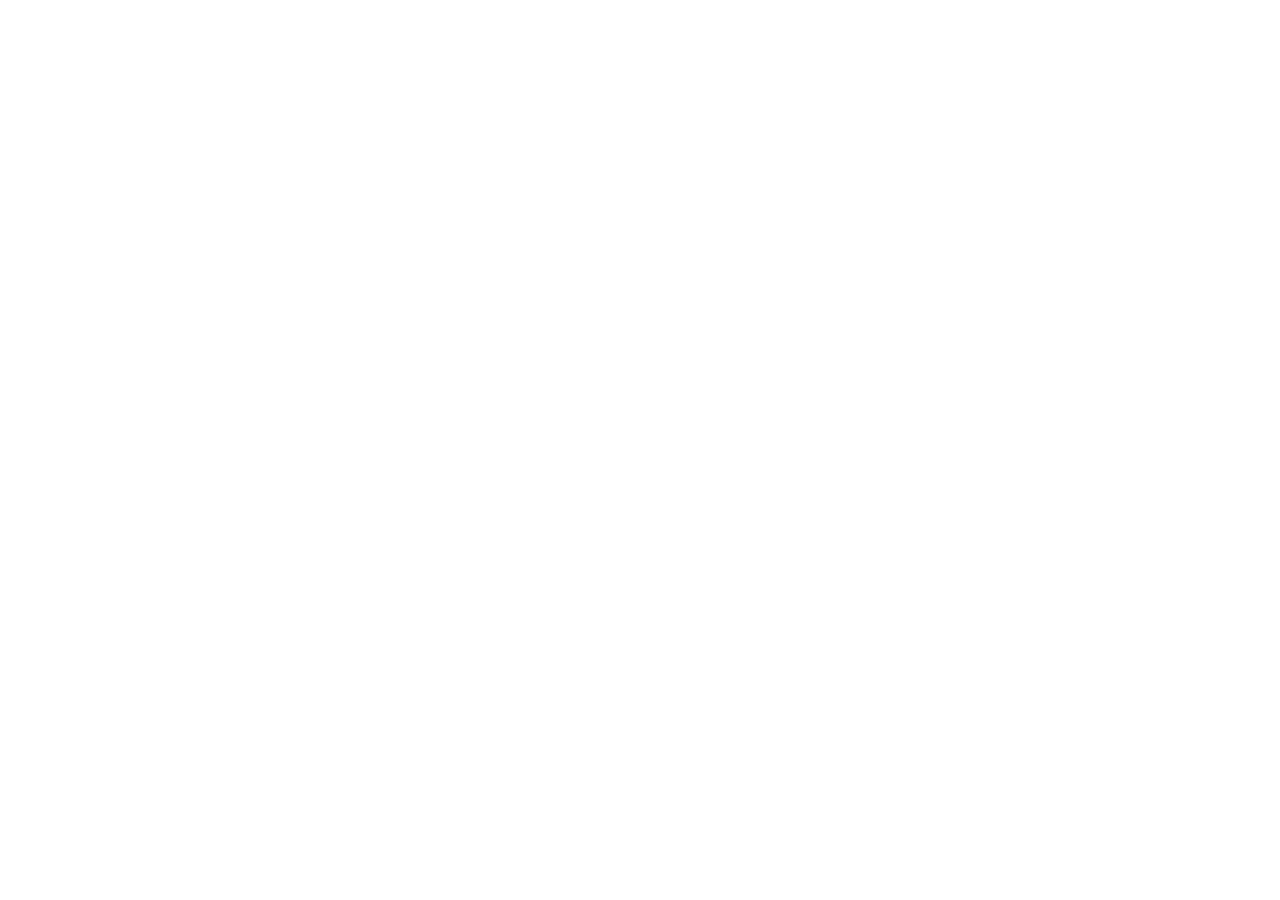
==== cadastro.html @ 5e57cb90 "chore: inicializa estrutura do projeto e documenta requisitos" ====
<!DOCTYPE html>
<html lang="pt-br">
<head>
    <meta charset="UTF-8">
    <meta name="viewport" content="width=device-width, initial-scale=1.0">
    <title>Cadastro | Olho no Mar</title>
    <link rel="stylesheet" href="css/style.css">
</head>
<body>
    <!-- Página de cadastro. -->
</body>
</html>
---- css/style.css ----
/* 1. Estilos globais */

/* 2. Cabeçalho e navegação */

/* 3. Formulários (login e cadastro) */

/* 4. Página principal */

/* 5. Página Sobre */

/* 6. Rodapé */

/* 7. Responsividade */
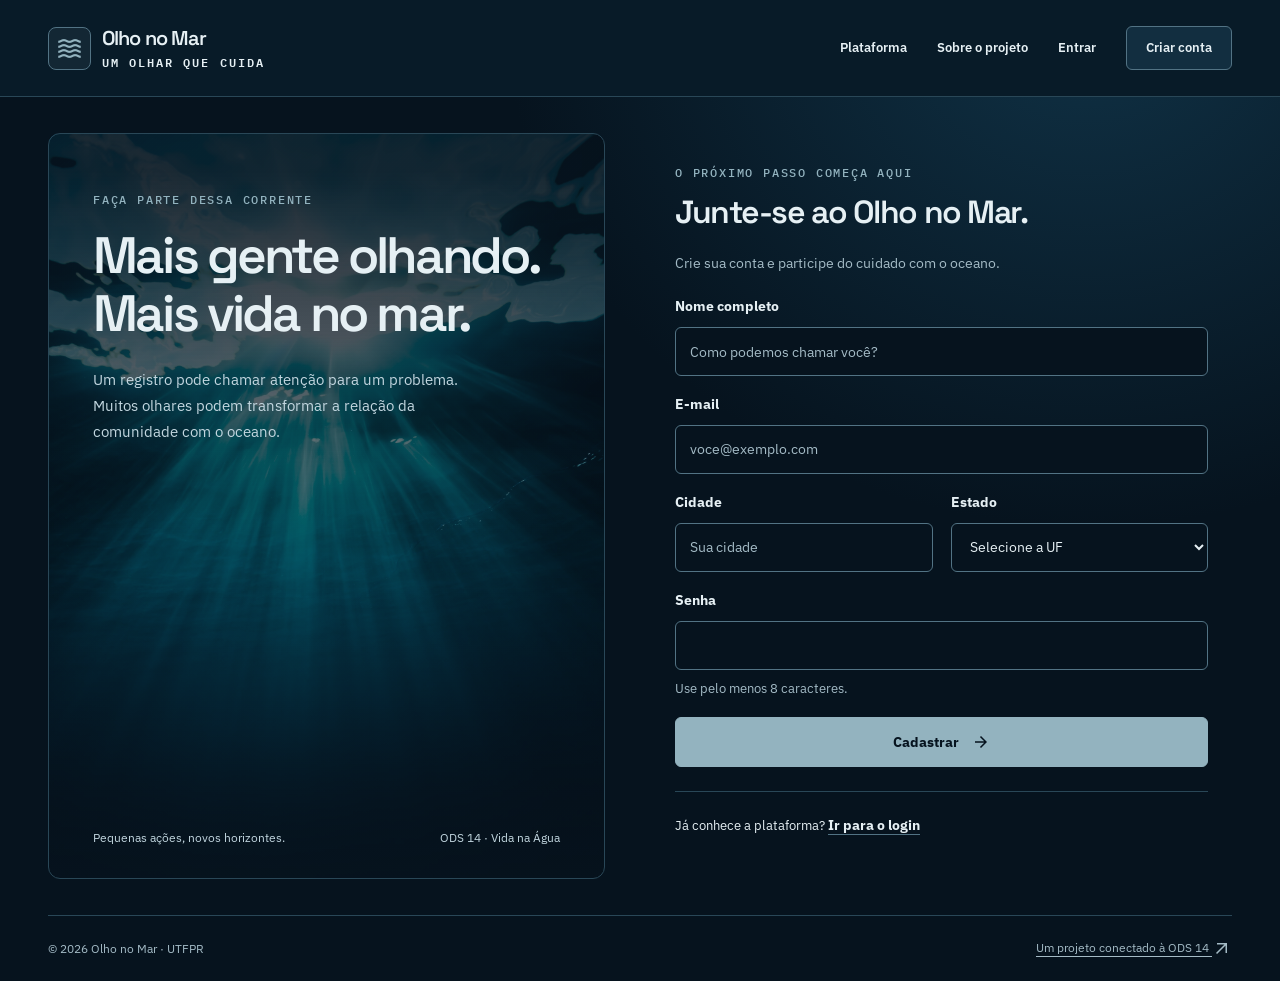
==== commit 8889164e: "feat: implementa interface HTML e CSS do Olho no Mar  - Cria as páginas de login, cadastro, principa" ====
--- a/cadastro.html
+++ b/cadastro.html
@@ -1,12 +1,132 @@
 <!DOCTYPE html>
-<html lang="pt-br">
-<head>
+<html lang="pt-BR">
+  <head>
     <meta charset="UTF-8">
     <meta name="viewport" content="width=device-width, initial-scale=1.0">
+    <meta name="description"
+      content="Cadastre-se no Olho no Mar e participe de uma comunidade dedicada ao cuidado com os oceanos.">
+    <meta name="theme-color" content="#06131e">
     <title>Cadastro | Olho no Mar</title>
+    <link rel="preconnect" href="https://fonts.googleapis.com">
+    <link rel="preconnect" href="https://fonts.gstatic.com" crossorigin>
+    <link href="https://fonts.googleapis.com/css2?family=Space+Grotesk:wght@500;600;700&amp;display=swap"
+      rel="stylesheet">
+    <link href="https://fonts.googleapis.com/css2?family=IBM+Plex+Sans:wght@400;500;600;700&amp;display=swap"
+      rel="stylesheet">
+    <link href="https://fonts.googleapis.com/css2?family=IBM+Plex+Mono:wght@400;500&amp;display=swap"
+      rel="stylesheet">
+    <link
+      href="https://fonts.googleapis.com/css2?family=Material+Symbols+Outlined&amp;icon_names=arrow_downward,arrow_forward,arrow_outward,info,location_on,photo_camera,waves&amp;display=block"
+      rel="stylesheet">
     <link rel="stylesheet" href="css/style.css">
-</head>
-<body>
-    <!-- Página de cadastro. -->
-</body>
+  </head>
+  <body>
+    <a class="skip-link" href="#conteudo">Pular para o conteúdo</a>
+    <header class="site-header">
+      <div class="container header-inner">
+        <a class="brand" href="principal.html" aria-label="Olho no Mar — página principal">
+          <span class="brand-mark material-symbols-outlined" aria-hidden="true">waves</span>
+          <span>Olho no Mar <span class="brand-caption">UM OLHAR QUE CUIDA</span></span>
+        </a>
+        <nav class="nav-links" aria-label="Navegação principal">
+          <a href="principal.html">Plataforma</a>
+          <a href="sobre.html">Sobre o projeto</a>
+          <a href="index.html">Entrar</a>
+          <a class="button" href="cadastro.html" aria-current="page">Criar conta</a>
+        </nav>
+      </div>
+    </header>
+
+    <main class="auth-shell container" id="conteudo">
+      <section class="auth-visual" aria-labelledby="comunidade-titulo">
+        <p class="eyebrow">Faça parte dessa corrente</p>
+        <h1 id="comunidade-titulo">Mais gente olhando. Mais vida no mar.</h1>
+        <p>
+          Um registro pode chamar atenção para um problema. Muitos olhares podem transformar a relação da comunidade
+          com o oceano.
+        </p>
+        <footer class="auth-visual-footer">
+          <span>Pequenas ações, novos horizontes.</span> <span>ODS 14 · Vida na Água</span>
+        </footer>
+      </section>
+
+      <section class="auth-panel" aria-labelledby="cadastro-titulo">
+        <p class="eyebrow">O próximo passo começa aqui</p>
+        <h2 id="cadastro-titulo">Junte-se ao Olho no Mar.</h2>
+        <p class="section-intro">Crie sua conta e participe do cuidado com o oceano.</p>
+        <form class="form-stack" action="index.html" method="get">
+          <div class="field">
+            <label for="cadastro-nome">Nome completo</label>
+            <input id="cadastro-nome" name="nome" type="text" autocomplete="name"
+              minlength="3" maxlength="100" placeholder="Como podemos chamar você?" required>
+          </div>
+          <div class="field">
+            <label for="cadastro-email">E-mail</label>
+            <input id="cadastro-email" name="email" type="email" autocomplete="email"
+              placeholder="voce@exemplo.com" required>
+          </div>
+          <div class="form-grid">
+            <div class="field">
+              <label for="cadastro-cidade">Cidade</label>
+              <input id="cadastro-cidade" name="cidade" type="text" autocomplete="address-level2"
+                maxlength="100" placeholder="Sua cidade" required>
+            </div>
+            <div class="field">
+              <label for="cadastro-estado">Estado</label>
+              <select id="cadastro-estado" name="estado" autocomplete="address-level1" required>
+                <option value="" disabled selected>Selecione a UF</option>
+                <option value="AC">Acre</option>
+                <option value="AL">Alagoas</option>
+                <option value="AP">Amapá</option>
+                <option value="AM">Amazonas</option>
+                <option value="BA">Bahia</option>
+                <option value="CE">Ceará</option>
+                <option value="DF">Distrito Federal</option>
+                <option value="ES">Espírito Santo</option>
+                <option value="GO">Goiás</option>
+                <option value="MA">Maranhão</option>
+                <option value="MT">Mato Grosso</option>
+                <option value="MS">Mato Grosso do Sul</option>
+                <option value="MG">Minas Gerais</option>
+                <option value="PA">Pará</option>
+                <option value="PB">Paraíba</option>
+                <option value="PR">Paraná</option>
+                <option value="PE">Pernambuco</option>
+                <option value="PI">Piauí</option>
+                <option value="RJ">Rio de Janeiro</option>
+                <option value="RN">Rio Grande do Norte</option>
+                <option value="RS">Rio Grande do Sul</option>
+                <option value="RO">Rondônia</option>
+                <option value="RR">Roraima</option>
+                <option value="SC">Santa Catarina</option>
+                <option value="SP">São Paulo</option>
+                <option value="SE">Sergipe</option>
+                <option value="TO">Tocantins</option>
+              </select>
+            </div>
+          </div>
+          <div class="field">
+            <label for="cadastro-senha">Senha</label>
+            <input id="cadastro-senha" type="password" autocomplete="new-password" minlength="8"
+              aria-describedby="cadastro-senha-ajuda" required>
+            <small id="cadastro-senha-ajuda">Use pelo menos 8 caracteres.</small>
+          </div>
+          <button class="button button-primary" type="submit">
+            Cadastrar <span class="material-symbols-outlined" aria-hidden="true">arrow_forward</span>
+          </button>
+        </form>
+        <p class="auth-switch">
+          Já conhece a plataforma? <a class="text-link" href="index.html">Ir para o login</a>
+        </p>
+      </section>
+    </main>
+
+    <footer class="simple-footer container">
+      <p>© 2026 Olho no Mar · UTFPR</p>
+      <a href="sobre.html#ods14">
+        Um projeto conectado à ODS 14
+        <span class="material-symbols-outlined" aria-hidden="true">arrow_outward</span>
+      </a>
+    </footer>
+  </body>
 </html>
--- a/css/style.css
+++ b/css/style.css
@@ -1,13 +1,662 @@
-/* 1. Estilos globais */
+/* 1. Identidade visual e estilos globais */
+:root {
+  color-scheme: dark;
+  --ink: #e6f0f4; --muted: #a4bbc6;
+  --accent: #93B3BF; --accent-hover: #b6cdd6;
+  --deep: #06131e; --text-soft: #c2d6df;
+  --surface: #0c2332; --surface-raised: #122e40;
+  --surface-deep: #081b28; --surface-hover: #1b4054;
+  --surface-tint: #102b3c; --surface-accent: #193746;
+  --line: #294757; --control-line: #527384;
+  --radius: 12px;
+  --heading: "Space Grotesk", Arial, sans-serif;
+  --sans: "IBM Plex Sans", Arial, sans-serif;
+  --mono: "IBM Plex Mono", Consolas, monospace;
+}
+* { box-sizing: border-box; }
+html { scroll-behavior: smooth; scroll-padding-top: 24px; }
+body {
+  min-height: 100vh; margin: 0;
+  background: radial-gradient(ellipse at 85% 0, #103246 0, transparent 38%), var(--deep);
+  color: var(--ink); font: 16px/1.7 var(--sans);
+}
+img {
+  display: block; width: 100%;
+  height: auto;
+}
+a { color: inherit; text-underline-offset: 4px; }
+a:hover { text-decoration-thickness: 2px; }
+button, input, select, textarea { font: inherit; }
+button, select, input[type="radio"] { cursor: pointer; }
+h1, h2, h3, p { margin-top: 0; }
+h1, h2, h3 { font-family: var(--heading); line-height: 1.15; font-weight: 600; }
+h1 { font-size: clamp(2.6rem, 4.8vw, 4.6rem); letter-spacing: -0.055em; }
+h2 {
+  margin-bottom: 20px; font-size: clamp(2rem, 3.5vw, 3rem);
+  letter-spacing: -0.045em;
+}
+h3 { font-size: 1.2rem; letter-spacing: -0.025em; }
+h1 em, h2 em { color: var(--accent); font-style: normal; }
+p { margin-bottom: 20px; color: var(--muted); }
+::selection { color: var(--deep); background: var(--accent); }
+:focus-visible { outline: 3px solid var(--accent); outline-offset: 5px; }
+.container {
+  width: calc(100% - 96px); max-width: 1240px;
+  margin-inline: auto;
+}
+.section { padding: 88px 0; }
+.eyebrow {
+  margin-bottom: 18px; letter-spacing: 0.15em;
+  text-transform: uppercase; color: var(--accent);
+  font: 500 0.75rem/1.6 var(--mono);
+}
+.section-intro { font-size: 1.05rem; }
+.section-heading {
+  display: flex; align-items: flex-end;
+  justify-content: space-between; gap: 36px;
+  margin-bottom: 36px;
+}
+.section-heading h2 { margin-bottom: 0; }
+.section-heading > p:not(.eyebrow) {
+  max-width: 400px; margin-bottom: 4px;
+  font-size: 0.9rem;
+}
+.section-heading-stacked { display: block; max-width: 760px; }
+.section-heading-stacked h2 { margin-bottom: 16px; }
+.section-heading-stacked > p:not(.eyebrow) { max-width: none; }
+.visually-hidden {
+  position: absolute; width: 1px;
+  height: 1px; padding: 0;
+  margin: -1px; overflow: hidden;
+  clip: rect(0, 0, 0, 0); white-space: nowrap;
+  border: 0;
+}
+.skip-link {
+  position: fixed; top: 12px;
+  left: 12px; z-index: 10;
+  padding: 12px 20px; transform: translateY(-180%);
+  border-radius: 8px; background: var(--deep);
+  color: var(--ink);
+}
+.skip-link:focus { transform: translateY(0); }
+.text-link {
+  font-size: 0.87rem; font-weight: 700;
+  text-decoration: underline; text-decoration-color: var(--control-line);
+}
+.text-link:hover { text-decoration-color: currentColor; }
+.button {
+  min-height: 50px; justify-content: center;
+  gap: 12px; padding: 13px 23px;
+  border: 1px solid var(--control-line); border-radius: 6px;
+  background: var(--surface-raised); color: var(--ink);
+  text-align: center; text-decoration: none;
+  transition: background-color 160ms ease, box-shadow 160ms ease;
+  font: 700 0.85rem/1.5 var(--sans);
+}
+.button:hover { background: var(--surface-hover); box-shadow: 0 4px 12px #00000030; }
+.button-primary {
+  border-color: var(--accent); background: var(--accent);
+  color: var(--deep);
+}
+.button-primary:hover { background: var(--accent-hover); border-color: var(--accent-hover); }
+.nav-links .button { padding: 10px 19px; }
+.button-outline-light { background: transparent; }
+.button-outline-light:hover { background: #ffffff14; }
+.button-row {
+  display: flex; flex-wrap: wrap;
+  align-items: center; gap: 14px;
+}
+.status-dot {
+  display: inline-block; width: 7px;
+  height: 7px; margin-right: 8px;
+  border-radius: 50%; background: currentColor;
+}
+.material-symbols-outlined {
+  width: 1em; height: 1em; flex-shrink: 0;
+  font-size: 20px; vertical-align: middle; overflow: hidden;
+}
+.label-with-icon { gap: 8px; }
+time, .tag, .card-count, .location, .hero-coordinate, .brand-caption {
+  font-family: var(--mono);
+}
+
+/* Estruturas compartilhadas */
+.header-inner, .cta-band, .footer-inner, .simple-footer, .footer-bottom {
+  display: flex; align-items: center;
+  justify-content: space-between;
+}
+.button, .brand, .brand-mark, .nav-links a, .label-with-icon {
+  display: inline-flex; align-items: center;
+}
+.hero, .auth-visual, .ods-feature, .cta-band { border-radius: var(--radius); color: var(--ink); }
+.form-grid, .auth-shell, .split-grid { display: grid; grid-template-columns: 1fr 1fr; }
+.how-grid, .info-grid, .team-grid { display: grid; grid-template-columns: repeat(3, 1fr); }
+.registration-panel, .info-card, .team-card {
+  border: 1px solid var(--line); background: var(--surface);
+}
 
 /* 2. Cabeçalho e navegação */
-
-/* 3. Formulários (login e cadastro) */
-
-/* 4. Página principal */
+.site-header, .site-footer, .about-hero { background: var(--surface-deep); }
+.site-header { border-bottom: 1px solid var(--line); }
+.header-inner { min-height: 96px; gap: 30px; }
+.brand {
+  flex-shrink: 0; gap: 11px;
+  letter-spacing: -0.045em; text-decoration: none;
+  font: 600 1.25rem/1.3 var(--heading);
+}
+.brand-mark {
+  width: 43px; height: 43px;
+  justify-content: center; border: 1px solid var(--control-line);
+  border-radius: 8px; background: #93b3bf14;
+  color: var(--accent); font-size: 27px;
+}
+.brand-caption {
+  display: block; margin-top: 4px;
+  font-size: 0.75rem; letter-spacing: 0.17em;
+}
+.nav-links {
+  display: flex; align-items: center;
+  gap: 30px;
+}
+.nav-links a {
+  min-height: 44px; font-size: 0.8rem;
+  font-weight: 600; text-decoration: none;
+}
+.nav-links a[aria-current="page"]:not(.button) {
+  text-decoration: underline; text-decoration-color: var(--accent);
+  text-decoration-thickness: 2px; text-underline-offset: 8px;
+}
+.nav-links a:not(.button):hover { color: var(--accent); text-decoration: underline; }
+
+/* 3. Formulários e páginas de acesso */
+.form-stack { display: grid; gap: 20px; }
+.form-grid { gap: 18px; }
+.field {
+  display: flex; min-width: 0;
+  flex-direction: column; gap: 8px;
+}
+.field label { font-size: 0.875rem; font-weight: 700; }
+.field input, .field select, .field textarea {
+  width: 100%; min-width: 0;
+  min-height: 49px; padding: 12px 14px;
+  border: 1px solid var(--control-line); border-radius: 6px;
+  background: var(--deep); color: var(--ink);
+  outline: none; box-shadow: none; font: 0.85rem/1.5 var(--sans);
+}
+.field input::placeholder, .field textarea::placeholder { color: var(--muted); opacity: 1; }
+.field textarea { min-height: 124px; resize: vertical; }
+.field input[type="date"] { font-family: var(--mono); }
+.field input:hover, .field input:focus,
+.field select:hover, .field select:focus,
+.field textarea:hover, .field textarea:focus { background-color: var(--surface-raised); }
+.field small, .form-note {
+  margin: 0; color: var(--muted);
+  font-size: 0.8125rem;
+}
+.form-stack > .button { width: 100%; }
+.auth-shell { gap: 70px; margin-block: 36px; }
+.auth-visual {
+  display: flex; min-height: 650px;
+  flex-direction: column; align-items: flex-start;
+  padding: 56px 44px 30px; overflow: hidden;
+  border: 1px solid var(--line);
+  background: linear-gradient(180deg, #06131ee6 5%, #06131e80 58%, #06131ef2),
+    url("../assets/images/oceano.jpg") center / cover;
+}
+.auth-visual h1 {
+  max-width: 450px; margin-bottom: 24px;
+  font-size: clamp(2.4rem, 4vw, 3.65rem); line-height: 1.13;
+}
+.auth-visual > p:not(.eyebrow) {
+  max-width: 370px; color: var(--text-soft);
+  font-size: 0.95rem;
+}
+.auth-visual-footer {
+  display: flex; width: 100%;
+  flex-wrap: wrap; justify-content: space-between;
+  gap: 12px; margin-top: auto;
+  padding-top: 40px; color: var(--text-soft);
+  font-size: 0.75rem;
+}
+.auth-panel { align-self: center; padding: 30px 24px 30px 0; }
+.auth-panel h2 { max-width: 470px; font-size: 2rem; }
+.auth-panel .section-intro { font-size: 0.9rem; }
+.auth-panel .eyebrow { margin-bottom: 12px; }
+.auth-panel .form-stack { gap: 17px; }
+.auth-switch {
+  margin: 24px 0 12px; padding-top: 22px;
+  border-top: 1px solid var(--line); color: var(--ink); font-size: 0.83rem;
+}
+.auth-panel > .text-link { font-size: 0.75rem; }
+.simple-footer {
+  flex-wrap: wrap; gap: 12px;
+  padding: 22px 0; border-top: 1px solid var(--line);
+  color: var(--muted); font-size: 0.75rem;
+}
+
+/* 4. Apresentação, carrossel manual e registro */
+.hero-image, .hero::before { position: absolute; inset: 0; }
+.hero-image {
+  object-fit: cover; object-position: center 42%;
+  height: 100%;
+}
+.hero::before {
+  content: ""; z-index: 1;
+  background: linear-gradient(90deg, #06131ef5 0%, #06131ed9 42%, #06131e4d 100%);
+}
+.hero {
+  position: relative; min-height: 548px;
+  margin-top: 26px; padding: 65px 58px;
+  overflow: hidden; border: 1px solid var(--line); background: var(--deep);
+}
+.hero-content {
+  position: relative; z-index: 2;
+  max-width: 650px;
+}
+.hero h1 { margin-bottom: 24px; }
+.hero-content > p:not(.eyebrow) {
+  max-width: 470px; color: var(--text-soft);
+  font-size: 0.94rem;
+}
+.hero .button-row { margin-top: 30px; }
+.hero-content > .hero-note { margin-top: 24px; margin-bottom: 0; }
+.hero-ods {
+  position: absolute; z-index: 2;
+  right: 28px; bottom: 28px;
+  display: flex; align-items: center;
+  gap: 14px; max-width: 330px;
+  padding: 17px 20px; border: 1px solid var(--control-line);
+  border-radius: 8px; background: #0c2332eb;
+  text-decoration: none; font: 700 0.75rem/1.6 var(--sans);
+}
+.hero-ods-number {
+  padding-right: 14px; border-right: 1px solid var(--control-line);
+  color: var(--accent); font: 600 2.4rem/1 var(--heading);
+}
+.hero-ods small {
+  color: var(--text-soft); font-size: 0.75rem;
+  font-weight: 400;
+}
+.hero-coordinate {
+  position: absolute; z-index: 2;
+  top: 34px; right: 30px;
+  font-size: 0.75rem; letter-spacing: 0.25em;
+  writing-mode: vertical-rl;
+}
+.carousel {
+  position: relative; display: grid;
+  grid-template-columns: repeat(4, minmax(0, 1fr)); gap: 20px 14px;
+  min-width: 0;
+  margin: 0; padding: 0;
+  border: 0;
+}
+
+/* O foco por clique fica na viewport; por teclado, acompanha os controles. */
+.carousel-radio {
+  position: fixed; top: 50%;
+  left: 50%; bottom: auto;
+}
+.carousel-radio:focus-visible {
+  position: absolute; top: auto;
+  bottom: 27px;
+}
+
+/* Todos os slides dimensionam a mesma célula; a troca não desloca a página. */
+.occurrence-card {
+  display: grid; grid-area: 1 / 1 / 2 / -1;
+  min-width: 0; visibility: hidden;
+  grid-template-columns: 1.05fr 1fr; overflow: hidden;
+  border: 1px solid var(--line); border-radius: var(--radius);
+  background: var(--surface);
+}
+.carousel-radio:checked + label + .occurrence-card {
+  visibility: visible;
+}
+.occurrence-image {
+  position: relative; min-height: 480px;
+  margin: 0; background: var(--deep);
+}
+.occurrence-image img {
+  position: absolute; inset: 0;
+  height: 100%;
+  object-fit: cover;
+}
+.occurrence-content {
+  display: flex; flex-direction: column;
+  padding: 35px 38px;
+}
+.card-topline {
+  display: flex; justify-content: space-between;
+  align-items: center; gap: 12px;
+  margin-bottom: 30px;
+}
+.tag {
+  display: inline-block; width: fit-content;
+  padding: 5px 10px; border: 1px solid var(--line); border-radius: 4px;
+  background: var(--surface-accent); color: var(--text-soft);
+  font-size: 0.75rem; font-weight: 500;
+  line-height: 1.5;
+}
+.tag-sand { background: #223744; }
+.location {
+  margin-bottom: 10px; color: var(--accent);
+  font-size: 0.75rem; font-weight: 600;
+  letter-spacing: 0.15em;
+}
+.occurrence-content h3 {
+  margin-bottom: 18px; font-size: clamp(1.65rem, 2.5vw, 2.15rem);
+  line-height: 1.22; letter-spacing: -0.04em;
+}
+.occurrence-content > p:not(.location) { font-size: 0.83rem; }
+.occurrence-meta {
+  margin: auto 0 0; padding-top: 16px;
+  border-top: 1px solid var(--line);
+}
+.card-count, .occurrence-meta dt { color: var(--muted); font-size: 0.75rem; }
+.occurrence-meta dd + dt { margin-top: 10px; }
+.occurrence-meta dd {
+  margin: 0; font-size: 0.875rem;
+  font-weight: 600;
+}
+.carousel > label {
+  grid-row: 2; display: flex; min-height: 55px;
+  align-items: center; gap: 12px;
+  padding: 12px 16px; border-top: 2px solid var(--line);
+  color: var(--muted); font-size: 0.75rem;
+  cursor: pointer;
+}
+.carousel > label span { font-size: 0.83rem; font-weight: 600; }
+.carousel > label:hover { background: var(--surface-tint); }
+.carousel-radio:checked + label {
+  border-color: var(--accent); background: var(--surface-accent);
+  color: var(--ink); font-weight: 700;
+}
+.carousel-radio:focus-visible + label {
+  outline: 3px solid var(--accent); outline-offset: 3px;
+}
+.how-section, .about-mission {
+  border-block: 1px solid var(--line);
+  background: linear-gradient(120deg, var(--surface-tint), var(--surface-deep));
+}
+.how-grid {
+  gap: 46px; margin: 48px 0 0;
+  padding: 0; list-style: none;
+}
+.how-grid li { padding-top: 22px; border-top: 1px solid var(--line); }
+.step-number {
+  display: inline-block; margin-bottom: 26px;
+  color: var(--accent); font: 400 1.7rem/1.7 var(--mono);
+}
+.how-grid h3 { margin-bottom: 14px; }
+.how-grid p { margin-bottom: 0; font-size: 0.86rem; }
+.registration-grid {
+  display: grid; grid-template-columns: 0.9fr 1.25fr;
+  align-items: start; gap: 110px;
+}
+.registration-intro h2 { font-size: clamp(2.6rem, 4vw, 3.7rem); }
+.registration-intro > p:not(.eyebrow) { font-size: 0.91rem; }
+.note-card {
+  margin: 34px 0 24px; padding: 24px;
+  border: 1px solid var(--line); border-radius: var(--radius);
+}
+.note-card > span {
+  display: inline-block; margin-bottom: 20px;
+  color: var(--accent); font-size: 1.5rem;
+}
+.note-card h3 { font-size: 1rem; }
+.note-card p { margin-bottom: 0; font-size: 0.8rem; }
+.registration-panel { padding: 34px; border-radius: var(--radius); }
+.registration-panel > h3 { margin: 0; }
+.optional { color: var(--muted); font-weight: 400; }
+.upload-field {
+  padding: 20px; border: 1px dashed var(--control-line);
+  border-radius: 8px; background: var(--deep);
+}
+.upload-field input {
+  min-height: 44px; padding: 4px 0;
+  border: 0; background: transparent;
+  font-size: 0.75rem;
+}
+.upload-field input::file-selector-button {
+  margin-right: 10px; padding: 9px 12px;
+  border: 1px solid var(--control-line); border-radius: 6px;
+  background: var(--surface); color: var(--ink);
+  font: inherit; cursor: pointer;
+}
+.cta-band {
+  gap: 36px; margin-bottom: 70px;
+  padding: 52px 56px; border: 1px solid var(--line);
+  background: linear-gradient(120deg, var(--surface-raised), var(--surface));
+}
+.cta-band h2 { margin: 0; }
+.cta-band > .button { flex-shrink: 0; }
+.cta-band > div { min-width: 0; }
+.cta-band p:not(.eyebrow) { margin-top: 20px; color: var(--text-soft); }
 
 /* 5. Página Sobre */
-
-/* 6. Rodapé */
-
-/* 7. Responsividade */
+.about-hero-grid {
+  display: grid; grid-template-columns: 1.2fr 0.9fr;
+  align-items: center; gap: 88px;
+}
+.about-hero h1 { font-size: clamp(2.7rem, 4.5vw, 4.1rem); }
+.about-hero-grid > header > p:not(.eyebrow) { font-size: 0.92rem; }
+.ods-feature {
+  padding: 36px; border: 1px solid var(--control-line);
+  background: linear-gradient(150deg, var(--surface-hover), var(--surface));
+}
+.ods-feature .eyebrow { max-width: 220px; }
+.ods-number {
+  display: block; margin: 18px 0;
+  color: var(--accent); letter-spacing: -0.08em;
+  font: 500 6.5rem/1 var(--heading);
+}
+.ods-feature h2 { font-size: 1.5rem; }
+.ods-feature > p:not(.eyebrow) { color: var(--text-soft); font-size: 0.8rem; }
+.ods-feature .text-link { font-size: 0.75rem; }
+.info-grid, .team-grid { gap: 24px; }
+.info-card, .team-card { padding: 28px; border-radius: var(--radius); }
+.card-number {
+  display: block; margin-bottom: 38px;
+  color: var(--accent); font: 400 1.8rem/1.7 var(--mono);
+}
+.info-card p, .team-card p { margin-bottom: 0; font-size: 0.85rem; }
+.meta-text { margin-top: 24px; font-size: 0.76rem; }
+.split-grid { align-items: center; gap: 90px; }
+.split-grid > header > p:not(.eyebrow) { font-size: 0.88rem; }
+.steps-list { margin: 0; padding-left: 28px; }
+.steps-list li { padding: 20px 0 20px 16px; border-bottom: 1px solid var(--line); }
+.steps-list li::marker { color: var(--accent); font-weight: 600; }
+.steps-list h3 { margin-bottom: 10px; font-size: 1.1rem; }
+.steps-list p { margin: 0; font-size: 0.85rem; }
+.team-avatar {
+  display: flex; width: 56px;
+  height: 56px; align-items: center;
+  justify-content: center; margin-bottom: 24px;
+  border: 1px solid var(--line); border-radius: 8px; background: var(--surface-accent);
+  font: 1.15rem/1.7 var(--heading);
+}
+.team-card h3 { font-size: 1.05rem; }
+.team-card .text-link { display: inline-block; margin-top: 18px; }
+.reference-list { padding: 0; list-style: none; }
+.reference-list li {
+  padding: 16px 0; border-bottom: 1px solid var(--line);
+  font-size: 0.85rem;
+}
+
+/* 6. Rodapé compartilhado */
+.site-footer { padding: 60px 0 24px; }
+.footer-grid {
+  display: grid; grid-template-columns: 1.2fr 0.8fr 1.1fr;
+  gap: 70px;
+}
+.footer-grid h2 { font-size: 0.78rem; letter-spacing: 0; }
+.footer-grid .brand { margin-bottom: 20px; }
+.footer-grid p, .footer-inner p { font-size: 0.8rem; }
+.footer-links {
+  display: grid; gap: 10px;
+  margin: 0; padding: 0;
+  list-style: none;
+}
+.footer-links a { font-size: 0.76rem; text-decoration: none; }
+.footer-links a:hover { text-decoration: underline; }
+.footer-bottom {
+  flex-wrap: wrap; gap: 14px;
+  margin-top: 44px; padding-top: 24px;
+  border-top: 1px solid var(--line); color: var(--muted);
+  font-size: 0.75rem;
+}
+.simple-footer p, .footer-bottom p { margin: 0; }
+.footer-inner { gap: 36px; }
+.footer-inner .brand { margin-bottom: 22px; }
+
+/* 7. Responsividade e preferências de acessibilidade */
+
+@media (min-width: 1440px) {
+  .auth-shell { margin-block: 48px; }
+  .auth-visual { min-height: 690px; }
+}
+
+@media (max-width: 1100px) {
+  .container { width: calc(100% - 64px); }
+  .header-inner { gap: 20px; }
+  .nav-links { gap: 20px; }
+  .hero { min-height: 570px; padding: 52px 40px 105px; }
+  .hero-ods {
+    right: 24px; bottom: 24px;
+    padding: 12px 16px;
+  }
+  .hero-ods-number { font-size: 1.8rem; }
+  .section { padding: 68px 0; }
+  .section-heading { gap: 24px; }
+  .section-heading > p:not(.eyebrow) { max-width: 310px; }
+  .section-heading-stacked > p:not(.eyebrow) { max-width: none; }
+  .occurrence-content { padding: 28px; }
+  .occurrence-image { min-height: 470px; }
+  .registration-grid { gap: 50px; }
+  .registration-panel { padding: 26px; }
+  .auth-shell { gap: 40px; }
+  .auth-visual { padding: 40px 30px 28px; }
+  .auth-panel { padding-right: 0; }
+  .about-hero-grid, .split-grid { gap: 44px; }
+  .footer-grid { gap: 36px; }
+}
+
+@media (max-width: 800px) {
+  .container { width: calc(100% - 40px); }
+  .header-inner { min-height: 88px; }
+  .brand { font-size: 1.1rem; }
+  .brand-mark {
+    width: 36px; height: 36px;
+    font-size: 24px;
+  }
+  .nav-links { gap: 15px; }
+  .nav-links a { font-size: 0.75rem; }
+  .nav-links .button { padding: 8px 13px; }
+  .hero { padding: 45px 32px 120px; }
+  .section-heading { flex-direction: column; align-items: flex-start; }
+  .section-heading > p:not(.eyebrow) { max-width: 550px; }
+  .occurrence-card { grid-template-columns: 1fr 1fr; }
+  .occurrence-content { padding: 24px; }
+  .occurrence-content h3 { font-size: 1.65rem; }
+  .how-grid { gap: 24px; }
+  .registration-grid { grid-template-columns: 1fr; gap: 30px; }
+  .registration-intro { max-width: 600px; }
+  .registration-intro .note-card { margin-top: 24px; }
+  .cta-band { padding: 36px; }
+  .cta-band h2 { font-size: 2rem; }
+  .auth-shell { grid-template-columns: 0.9fr 1.1fr; gap: 30px; }
+  .auth-visual { padding: 36px 24px 26px; }
+  .auth-visual h1 { font-size: 2.45rem; }
+  .auth-visual > p:not(.eyebrow) { font-size: 0.85rem; }
+  .auth-panel h2 { font-size: 1.8rem; }
+  .auth-panel .form-grid { grid-template-columns: 1fr; }
+  .about-hero-grid { grid-template-columns: 1fr 0.85fr; gap: 30px; }
+  .about-hero h1 { font-size: 2.65rem; }
+  .ods-feature { padding: 26px; }
+  .info-grid, .team-grid { gap: 14px; }
+  .info-card, .team-card { padding: 22px; }
+  .split-grid { gap: 36px; }
+  .footer-grid { grid-template-columns: 1fr 1fr; }
+  .footer-grid > div:first-child { grid-column: 1 / -1; }
+}
+
+@media (max-width: 620px) {
+  .header-inner {
+    flex-direction: column; align-items: stretch;
+    gap: 8px; padding: 18px 0 12px;
+  }
+  .header-inner > .brand { align-self: center; }
+  .nav-links { justify-content: space-between; gap: 6px; }
+  .nav-links .button { min-height: 40px; padding: 8px 11px; }
+  .nav-links .button > span { display: none; }
+  .section { padding: 52px 0; }
+  .hero {
+    min-height: 600px; margin-top: 18px;
+    padding: 34px 24px;
+  }
+  .hero-image { object-position: 63% center; }
+  .hero h1 { font-size: clamp(2.3rem, 8vw, 3.2rem); }
+  .hero-content > p:not(.eyebrow) { font-size: 0.86rem; }
+  .hero .button-row {
+    align-items: stretch; flex-direction: column;
+    gap: 12px; margin-top: 24px;
+  }
+  .hero-ods {
+    position: relative; inset: auto;
+    width: fit-content; max-width: 100%; margin-top: 28px;
+  }
+  .hero-coordinate { display: none; }
+  .section-heading { gap: 18px; margin-bottom: 28px; }
+  .section-heading h2 { font-size: 2.1rem; }
+  .occurrence-card { grid-template-columns: 1fr; }
+  .occurrence-image { height: 245px; min-height: 0; }
+  .occurrence-content { min-height: 465px; padding: 26px; }
+  .card-topline { margin-bottom: 24px; }
+  .occurrence-content h3 { font-size: 1.85rem; }
+  .carousel { column-gap: 6px; }
+  .carousel > label {
+    flex-direction: column; justify-content: flex-start;
+    gap: 3px; padding: 10px 3px;
+    text-align: center;
+  }
+  .how-grid {
+    grid-template-columns: 1fr; gap: 26px;
+    margin-top: 30px;
+  }
+  .step-number { margin-bottom: 18px; }
+  .registration-panel { padding: 22px 18px; }
+  .form-grid { grid-template-columns: 1fr; gap: 20px; }
+  .field input, .field select, .field textarea { font-size: 1rem; }
+  .upload-field { padding: 15px; }
+  .upload-field input { font-size: 0.75rem; }
+  .cta-band {
+    flex-direction: column; align-items: flex-start;
+    gap: 26px; margin-bottom: 44px;
+    padding: 32px 26px;
+  }
+  .cta-band > .button { width: 100%; }
+  .auth-shell { grid-template-columns: 1fr; margin-top: 20px; }
+  .auth-visual { min-height: 340px; padding: 30px 26px 24px; }
+  .auth-visual h1 { max-width: 340px; margin-bottom: 18px; }
+  .auth-visual > p:not(.eyebrow) { max-width: 340px; }
+  .auth-visual-footer { padding-top: 30px; }
+  .auth-panel { padding: 8px 4px 15px; }
+  .auth-panel h2 { font-size: 2rem; }
+  .simple-footer { justify-content: center; text-align: center; }
+  .about-hero-grid, .split-grid, .info-grid, .team-grid { grid-template-columns: 1fr; }
+  .ods-feature { padding: 30px; }
+  .info-card, .team-card { padding: 28px; }
+  .card-number { margin-bottom: 24px; }
+  .team-grid { gap: 18px; }
+  .footer-grid { grid-template-columns: 1fr; gap: 30px; }
+  .footer-bottom {
+    align-items: flex-start; flex-direction: column;
+    gap: 10px;
+  }
+  .footer-inner { align-items: flex-start; flex-direction: column; }
+}
+
+@media (prefers-reduced-motion: reduce) {
+  html { scroll-behavior: auto; }
+  *, *::before, *::after { transition: none; }
+}
